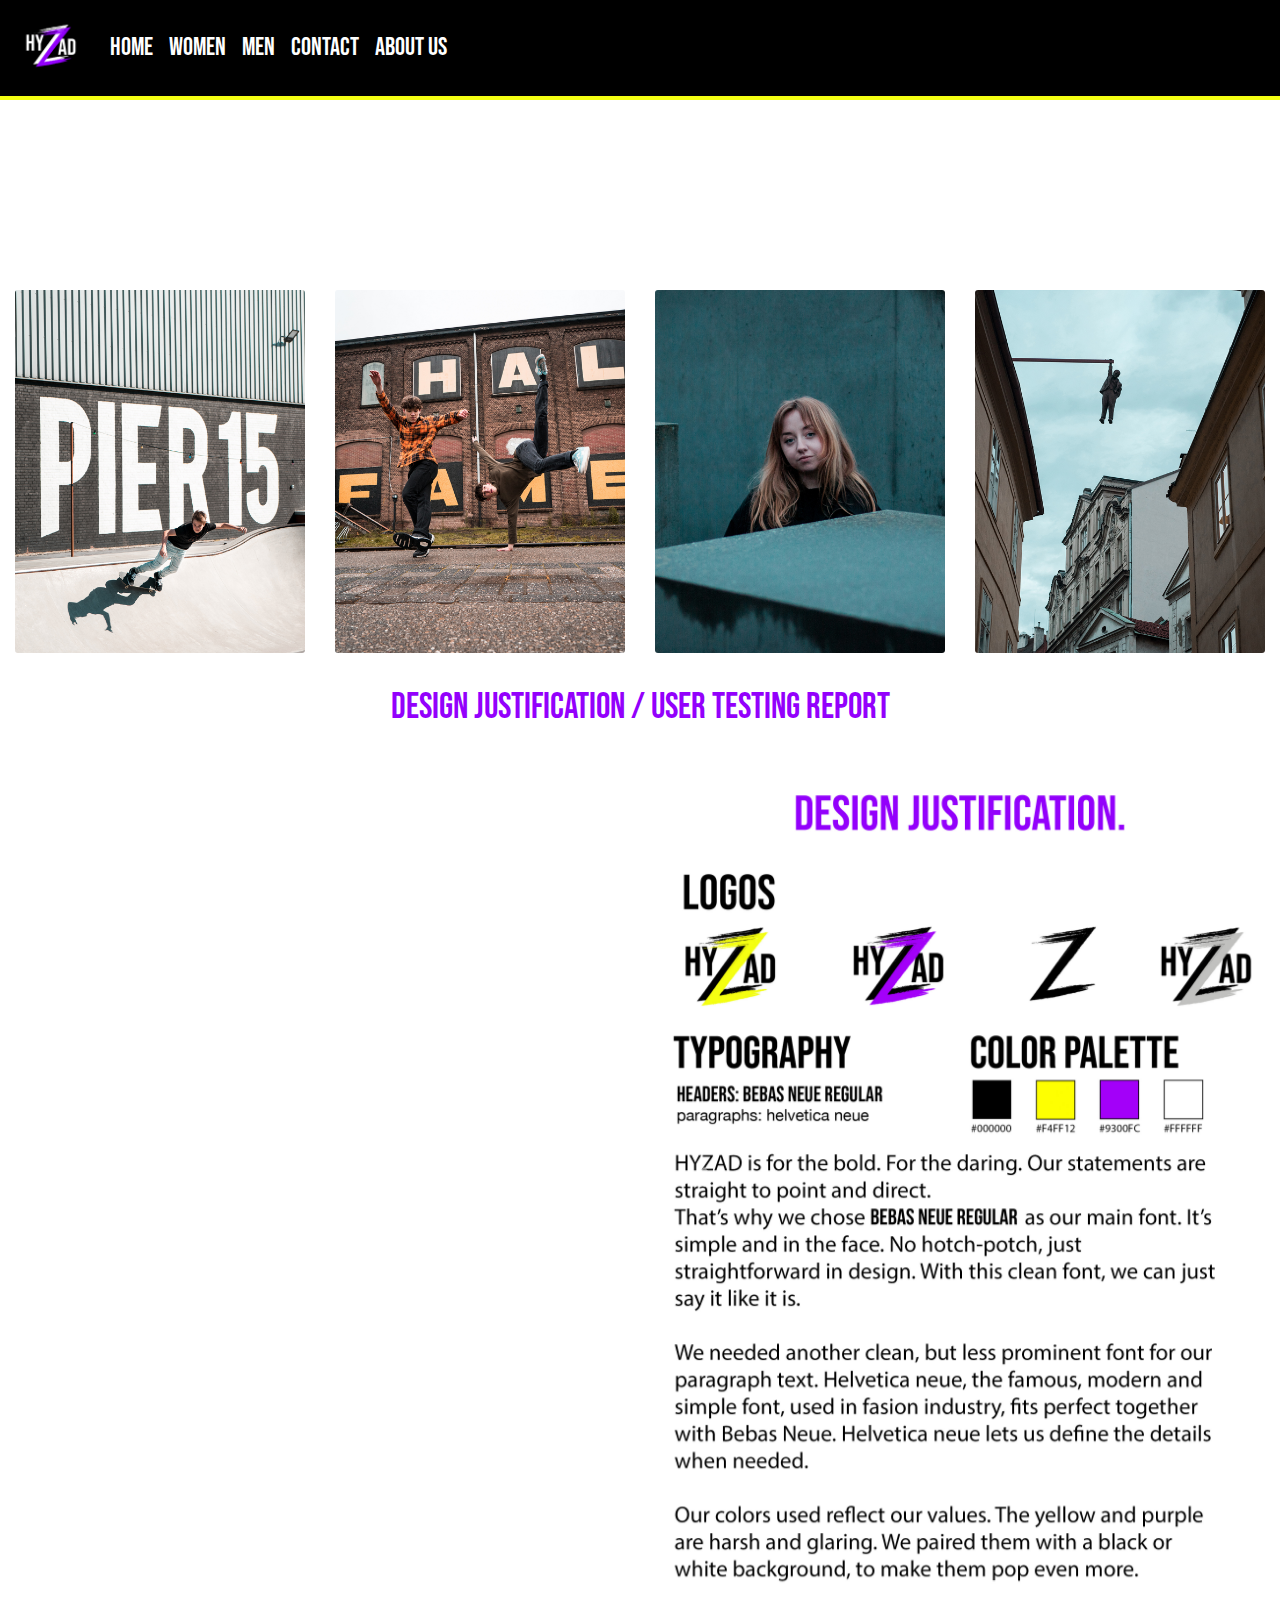
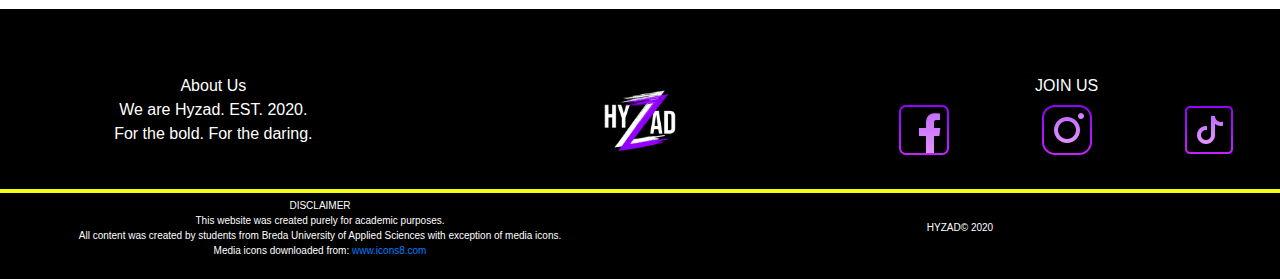
==== pages/aboutus.html @ adfcacbd "SERGTDF" ====
<!doctype html>
<html lang="en">

<head>
	    <!-- Required meta tags -->
    <meta charset="utf-8">
    <meta name="viewport" content="width=device-width, initial-scale=1, shrink-to-fit=no">

    <link rel="icon" type="image/png" href="../images/icon_nav_tab.png">

    <!-- Bootstrap CSS -->
    <link rel="stylesheet" href="../css/bootstrap.min.css">

	<!-- CSS Styles Link -->
    <link rel="stylesheet" type="text/css" href="../css/styles_placeholder.css"> <!-- underneath the bootstrap always!! -->

    <!-- Google fonts Link -->
	<link href="https://fonts.googleapis.com/css?family=Bebas+Neue|Sen&display=swap" rel="stylesheet">


    <title>About Us Hyzad</title>
</head>


<body>
<!--------------- NAVIGATIONAL BAR ------------------------>
<!--THIS IS THE ORIGINAL CODE FOR THE HEADER. WORK IN PROGRESS
<header>
	<nav class="navbar navbar-expand-lg navbar-light bg-light">
  <a class="navbar-brand" href="../index.html"><img src="../images/hyzad_logo_yellow.png" width="50" height="50" alt="logo"></a>
  <button class="navbar-toggler" type="button" data-toggle="collapse" data-target="#navbarNavDropdown" aria-controls="navbarNavDropdown" aria-expanded="false" aria-label="Toggle navigation">
    <span class="navbar-toggler-icon"></span>
  </button>
  <div class="collapse navbar-collapse" id="navbarNavDropdown">
    <ul class="navbar-nav"> 
      <li class="nav-item active">
        <a class="nav-link" href="../index.html">Home<span class="sr-only">(current)</span></a>
      </li>
		<li class="nav-item dropdown">
		        <a class="nav-link dropdown-toggle" href="#" id="navbarDropdownMenuLink" role="button" data-toggle="dropdown" aria-haspopup="true" aria-expanded="false">
		          Clothing
		        </a>
		        <div class="dropdown-menu" aria-labelledby="navbarDropdownMenuLink">
		          <a class="dropdown-item" href="../pages/women.html">Womenwear</a>
		          <a class="dropdown-item" href="../pages/men.html">Menwear</a> 
		        </div>
		</li>
      <li class="nav-item">
        <a class="nav-link" href="../pages/contact.html">Contact</a>
      </li>
      <li class="nav-item">
        <a class="nav-link" href="../pages/aboutus.html">About Us</a>
      </li>
    </ul>
  </div>
</nav>
</header>
-->
	
<!-- This is the code for the new header -->
	
<header>
	<nav class="navbar navbar-expand-lg" style="color:white">
		<a class="navbar-brand" href="../index.html"><img src="../images/logo.png" width="70" height="70" alt="logo"></a>

	<button class="navbar-toggler custom-toggler" type="button" data-toggle="collapse" data-target="#navbarNavDropdown" aria-controls="navbarNavDropdown" aria-expanded="false" aria-label="Toggle navigation">
	<span class="navbar-toggler-icon"></span>
	</button>

	<div class="collapse navbar-collapse" id="navbarNavDropdown">
		<ul class="navbar-nav">
		<li class="nav-item active">
			<a class="nav-link" href="../index.html">Home<span class="sr-only">(current)</span></a>
		</li>

	<li class="nav-item">
		<a class="nav-link" href="../pages/women.html">Women</a>
	</li>
			
	<li class="nav-item">
		<a class="nav-link" href="../pages/men.html">Men</a>
	</li>

	<li class="nav-item">
		<a class="nav-link" href="../pages/contact.html">Contact</a>
	</li>

	<li class="nav-item">
		<a class="nav-link" href="../pages/aboutus.html">About Us</a>
	</li>

		</ul>
		</div>
	</nav>
</header>


<body>
	
<main>

	<!--VISION-->
		<div class="container-fluid" id="ourvision">
			
			<div class="row">
				
				<div class="col-0 col-sm-1"></div>
				<div class="col-12 col-sm-5" id="ourvision_txt">
					<h1 style="color: white"> Our visioSDFVSVADSVS </h1>

					<p><h3>In a world ruled by safety & precautions,
						we believe in taking the risk to break the rules
						because it is not better to be safe than sorry.
					Only then we can truly enjoy life to its fullest.</h3></p>
				</div> 
				<div class="col-6"></div>
			</div>
		</div>

	<!--VALUES-->

		<div class="container-fluid" id="values-row">

			<div class="row values_row">

				<div class="col-12 col-md-3 v-box">
					<div class="value-card">
					 <img src="..//images/recklessness2.jpg" class="card-img img-fluid" alt="recklessness">
					  <div class="overlay">
					    <h5 class="card-title text-left align-bottom">RECKLESSNESS</h5>
					  </div>
					 </div> <!-- close tag of value-card class -->
				</div>

				<div class="col-12 col-md-3 v-box">
					<div class="value-card">
					 <img src="..//images/freedom.jpg" class="card-img img-fluid" alt="freedom">
					  <div class="overlay">
					    <h5 class="card-title text-left align-bottom">FREEDOM</h5>
					  </div>
					 </div> <!-- close tag of value-card class -->
				</div>

				<div class="col-12 col-md-3 v-box">
					<div class="value-card">
					 <img src="..//images/rebellion3.jpg" class="card-img img-fluid" alt="rebellion">
					  <div class="overlay">
					    <h5 class="card-title text-left align-bottom">REBELLION</h5>
					  </div>
					 </div> <!-- close tag of value-card class -->
				</div>

				<div class="col-12 col-md-3 v-box">
					<div class="value-card">
					 <img src="..//images/audacity2.jpg" class="card-img img-fluid" alt="audacity">
					  <div class="overlay">
					    <h5 class="card-title text-left align-bottom">AUDACITY</h5>
					  </div>
					 </div> <!-- close tag of value-card class -->
				</div>
			</div>
		</div> <!-- closing tag to our values section -->

		<!--JUSTIFICATION-->

		<div class="container-fluid" id="justification-section">
			
			<div class="row">
				
				<div class="col-12">
					<h1> DESIGN JUSTIFICATION / USER TESTING REPORT </h1>
				</div>

				<div class="col-12 col-md-6">

				<p> The 1st User Testing phase of the brand HYZAD was based on several test rounds, which resulted in feedback, tips and recommendations of our testers. 
	The Analytic team of the brand HYZAD started with sending out digital paper prototypes to possible customers of the HYZAD target audience. The outcome included some critics according to the structre on specific pages, but the overall feedback was positive. The testers enjoyed the current and possible content and idea of the HYZAD website as well as the purpose.
	The 2nd User Testing phase of the brand HYZAD was focused on the actual website. The Analytics team was working with a broad group of testers in order to achieve a highly professional working website, that would result in high excitement and enjoyment while using the HYZAD website. The test program was using different versions of the HYZAD website, which were achieved by the feedback we got from our testers.  
	The overall feedback started with many structure crtics, such as wrong positioned images and text paragraphs. There was no coherent structure of images and paragraphs on the women and men pages, which was not positive. Furthermore, the tester first did not understand that a user is not able to buy the fashion products on the HYZAD webiste; HYZAD is just providing inspiration and is the link to the actual brand website for a final purchase. Fortunately, the testers always enjoyed the content and visual layout they were exposed to. Additionally, at the beginning HYZAD was struggling with usability issues, but these were fixed immediately. After several tests, the structure errors were completely fixed and the testers were all satisfied. As soon as the final visual image and video footage was included in the page, every tester was understanding, accepting and enjoying the purpose and the style of the HYZAD website. By gaining important and useful feedback, HYZAD was able to adapt and therefore achieve satisfied testers at the end. However, after showing the final end result to our testers, they gave us the valuable feedback that the engagement and interaction of the website with its users, could be further improved. </p>
					
				</div>

				<div class="col-12 col-md-6">

					<div id="carouselExampleIndicators" class="carousel slide" data-ride="carousel">
						  <ol class="carousel-indicators">
						    <li data-target="#carouselExampleIndicators" data-slide-to="0" class="active"></li>
						    <li data-target="#carouselExampleIndicators" data-slide-to="1"></li>
						    <li data-target="#carouselExampleIndicators" data-slide-to="2"></li>
						  </ol>
						  <div class="carousel-inner">
						    <div class="carousel-item active">
						      <img src="../images/design justification.jpg" class="d-block w-100" alt="designjustification">
						      <div class="carousel-caption d-none d-md-block">
						      
						      </div>
						    </div>
						    <div class="carousel-item">
						      <img src="../images/flowchart.jpg" class="d-block w-100" alt="flowchart">
						      <div class="carousel-caption d-none d-md-block">
						      </div>
						    </div>
						    <div class="carousel-item">
						      	<img src="../images/wireframe_landingpage.jpg" class="d-block w-100" alt="landingpage">
						      	<div class="carousel-caption d-none d-md-block">
						      </div>
						    </div>
							  <div class="carousel-item">
						      	<img src="../images/wireframe_men_women.jpg" class="d-block w-100" alt="wireframe">
						      	<div class="carousel-caption d-none d-md-block">
						      </div>
						    </div>
						  </div>
						  <a class="carousel-control-prev" href="#carouselExampleIndicators" role="button" data-slide="prev">
						    <span class="carousel-control-prev-icon" aria-hidden="true"></span>
						    <span class="sr-only">Previous</span>
						  </a>
						  <a class="carousel-control-next" href="#carouselExampleIndicators" role="button" data-slide="next">
						    <span class="carousel-control-next-icon" aria-hidden="true"></span>
						    <span class="sr-only">Next</span>
						  </a>
					</div>
				</div> <!-- Carousel division/box closing tag -->
			</div> <!-- Design Justification row closing tag -->
		</div> <!-- entire justification section closing tag -->



</main>

<!--FOOTER-->

<footer>
	<section class="container-fluid main-footer">
		<div class="row upper-footer">
			<div class="col-6 col-md-4">About Us
				<p>We are Hyzad. EST. 2020.<br>For the bold. For the daring.</p>
			</div>
			<div class="col-6 col-md-4" id="logo-footer">
				<img src="../images/logo.png" alt="Hyzad Logo" class="footer-logo-img">
			</div>
			<div class="col-12 col-md-4">JOIN US
				<div class="row icon-area">
					<div class="col-4 icon-boxes">
						<a href="https://www.facebook.com/Hyzad-104455661183521/"><img src="../images/icon_facebook.png" alt="facebook"></a>
					</div>
					<div class="col-4 icon-boxes">
						<a href="https://www.instagram.com/hyzad_official/"><img src="../images/icon_instagram.png" alt="instagram"></a>
					</div>
					<div class="col-4 icon-boxes">
						<img src="../images/icon_tick_tock.png" alt="tiktok">
					</div>
				</div>
			</div>
		</div>
		<div class="row lower-footer">
			<div class="col-12 col-md-6"> DISCLAIMER 
				<p>This website was created purely for academic purposes.<br>All content was created by students from Breda University of Applied Sciences with exception of media icons.<br>Media icons downloaded from: <a href="https://icons8.com/">www.icons8.com</a>
			</div>
			<div class="col-12 col-md-6 copyright-box">
				<p>HYZAD&copy 2020</p>
			</div>
		</div>
		</div>
	</section>


</footer>

<!------------------------- CONTENT ENDS HERE ----------------------->
	
	<!-- Optional JavaScript -->
    <!-- jQuery first, (Popper.js is included in the Bootstrap js), then Bootstrap JS -->
    <script src="../js/jquery-3.4.1.slim.min.js"></script>
    
    <script src="../js/bootstrap.bundle.min.js"></script>
	</body>
	</html>
---- css/styles_placeholder.css ----
/*headers by Daria*/
h1,
h2,
h3,
h4,
h5,
h6 {
	font-family: 'Bebas Neue', cursive;
	font-weight: 500;
	line-height: 1.2;
	margin: 0 0 16px;
}

h1 {
	font-size: 36px;
	color:#9300FC;
	text-align: center;
}

h2 {
	font-size: 30px;
}

h3 {
	font-size: 24px;
}

h4 {
	font-size: 20px;
}

h5 {
	font-size: 18px;
}

h6 {
	font-size: 16px;
}
* {
	margin: 0;
	padding: 0;
}

header {
	padding: 0 0;
	border-bottom: solid 4px #F4FF12;
}
/*HEADER*/
.navbar {
background-color: black;
font-family: 'Bebas Neue', cursive;
font-size:25px;

}
/* list items in navbar need to have li a properties to change color, dont delete!*/
.navbar li a{
	color:white;}
.navbar li a:hover {
	color:#F4FF12;}


/*custom toggler*/
 
.custom-toggler.navbar-toggler { 
            border-color: rgb(147, 0, 252); 
            border-width: 2px;
        } 

        /* Setting the stroke to yellow using rgb values (244, 255, 18) */ 
          
.custom-toggler .navbar-toggler-icon { 
            background-image: url( 
"data:image/svg+xml;charset=utf8,%3Csvg viewBox='0 0 32 32' xmlns='http://www.w3.org/2000/svg'%3E%3Cpath stroke='rgba(244, 255, 18, 0.8)' stroke-width='3' stroke-linecap='round' stroke-miterlimit='10' d='M4 8h24M4 16h24M4 24h24'/%3E%3C/svg%3E"); 
        } 



/* HOMEPAGE */

main { /* USED FOR ALL MAIN SECTIONS */
	max-height: auto;
	color: white;
	border-bottom: solid 50px #000000;
	padding-bottom: 0px;

}

/*margins are set separetely for each id*/
#main-top {
margin-top:0px;
padding-top: 0px;
margin-bottom: 50px;

}

#main-middle{

margin-top:50px;
padding-bottom: 50px;
border-bottom: solid 4px #F4FF12;
align-content:center;
align-self: center;


}

#main-bottom{


}
video {border-bottom: solid 4px #F4FF12;
margin-bottom:0px;
margin-top:0px;}
/* LOOK OF THE DAY SECTION. Look of the day picture is set in css*/


/*
#look-of-day .row {
	
	padding-bottom: 50px;
	border-bottom: solid 4px #F22222;
}


*/

#lookofday-txt {
	text-align: center;
	align-self: center;
	padding-right: 50px;
	
}
#main-middle .img-fluid{
overflow:hidden;
}
/* TESTIMONIAL SECTION NOW CALLED CONTACT SECTION in homepage*/

/* What is this???
#contact-hm figure { /* text of contact section section /
	
	max-width: 50%;
	text-align: center;
	align-content: center;
	border: solid 3px;
	font-style: italic;
}
*/

#contact-hm .row { /* background of the contact section. INSERT BUILDING IMAGE HERE */
	
	/*background-image: url(../images/rooftop.jpg);
	background-size: cover;
	background-position: center;*/
	height: auto;
	color: white;
	background-color: black;
	border-top: solid 50px #000000;

}
/*button*/
.btn-contact{text-align:center;}
.btn{
	background-color: #F4FF12;
	border:none;
	color:black;
	font-family: 'Bebas Neue', cursive;
	font-weight: 500;
	line-height: 1.2;
	margin: 0 0 16px;
	font-size:25px;
}
.btn:active{
	background-color: #F4FF12;
	border:none;
	color:black;
}
.btn:hover{
	color:white;
	background-color:#9300FC;
	border:none;
}
.btn:focus{
	background-color:#F4FF12;
	color:black;
	border:none;
}

/* MAIN FOOTER */
footer{
	background-color: black;
}
.main-footer {
	text-align: center;
	color: white;
}

#logo-footer .footer-logo-img {
	height: 100px;
	width: 100px;
}

/* this row contains about info, logo and contact icons */

footer .upper-footer {
	border-top: solid 4px #F4FF12
	font-size: 15px;
	border-top: solid px #000000;
	padding-bottom: 15px;
	padding-top:15px;
}

/*this row contains disclaimer and copyright items */

footer .lower-footer {
	
	text-align: justify-center;
	font-size: 10px;
	padding-bottom: 5px;
	padding-top: 5px;
	border-top: solid 4px #F4FF12;
	
}

.lower-footer .copyright-box {
	align-self: center;	
}


/* WOMANWEAR BACKGROUND */

#gallery-women {
	background-image: 
	background-size: contain;
	background-repeat: no-repeat;
	background-position: right;
	background-attachment: fixed;
	background-color: #0E0116;
	padding-bottom: 50px;
	padding-top:50px;
}
/* MEANWEAR BACKGROUND */

#gallery-men {
	background-image: 
	background-size: contain;
	background-repeat: no-repeat;
	background-position: left;
	background-attachment: fixed;
	background-color: #0E0116;
	padding-bottom: 50px;
	padding-top:50px;

}

/* ROW CONTAINING THE GALLERY PICTURES IN WOMEN AND MENWEAR - USED NOW FOR TEXT COLOR AND ALIGN */

.gallery-row {
	color: black;
	text-align: center;
	margin-left: 150px;
	margin-right: 150px;
	
	
}

/*THE GALLERY PICTURES THEMSELVES AT WOMEN AND MENWEAR. Valentijn added .img fluid selector*/

.gallery-items {
	padding: 15px;
	display: flex;
	flex-wrap: wrap;
	justify-content: center;


}

.general-content {
	color: black;
	text-align: center;
	align-content: center;
	
}
.general-content img {
}

.img-fluid {
max-width: 100%; 
height: auto; 
} 

/* GOOGLE MAPS EMBED */

.map-responsive{
    overflow:hidden;
    padding-bottom:56.25%;
    position:relative;
    height: 0;
}
.map-responsive iframe{
    left:0;
    top:0;
    height:100%;
    width:100%;
    position: absolute;
}

/*CONTACT PAGE SECTION*/

#contact-top {
	background-color: black;
	border-bottom: solid 50px #000000;
	border-top: solid 50px #000000;
}
#contact-bottom{
	margin-bottom:50px;
	margin-top:50px;
	align-items: center;
	padding-bottom: 30px;
}

#contact-bottom {
	padding-top: 20px;
	align-items: center;
	padding-bottom: 20px;


.contact-titles {
	background-color: black;
	color: white;
}

#icons-big-box {
	align-content: left;
}

#icons-big-box h1 {
	text-align: center;
	align-items: center;
	align-self: center;
	align-content: center;
}


/*ABOUT US PAGE SECTION*/


#ourvision .row {
	background-image: url(../images/david_blackwall.jpg);
	background-size: cover;
	background-position: center;
	background-attachment: fixed;
	height: 800px;
	padding-top: 80px;
}

#ourvision_txt p {

	text-align: center;
}

#values-row{
	margin-bottom:50px;
	margin-top:50px;
}

#justification-section{
	
	border-top: solid 50px #000000;
}

.values_row .v-box {
	text-align: center;
}

.card-img {
	max-height: 500px;
	width: auto;

}

#justification-section .row {
 /* changed height to auto otherwise carousel has fitting issues */
	background-color: black;
	height: auto;
	align-content: center;
	text-align: center;
	justify-content: center;

}

/* THIS SECTION IS our values text overflow*/

.value-card {
  position: relative;
  align-content: center;
  width: 100%;
}

.overlay {
  position: absolute;
  bottom: 100%;
  left: 0;
  right: 0;
  background-color: #F4FF12;
  overflow: hidden;
  width: 100%;
  height:0;
  transition: .5s ease;
}

.value-card:hover .overlay {
  bottom: 0;
  height: 100%;
}

.card-title {
  color: #9300FC;
  font-size: 20px;
  position: absolute;
  top: 50%;
  left: 50%;
  -webkit-transform: translate(-50%, -50%);
  -ms-transform: translate(-50%, -50%);
  transform: translate(-50%, -50%);
  text-align: center;
}

/*THE CODE ABOVE IS the text overlay*/
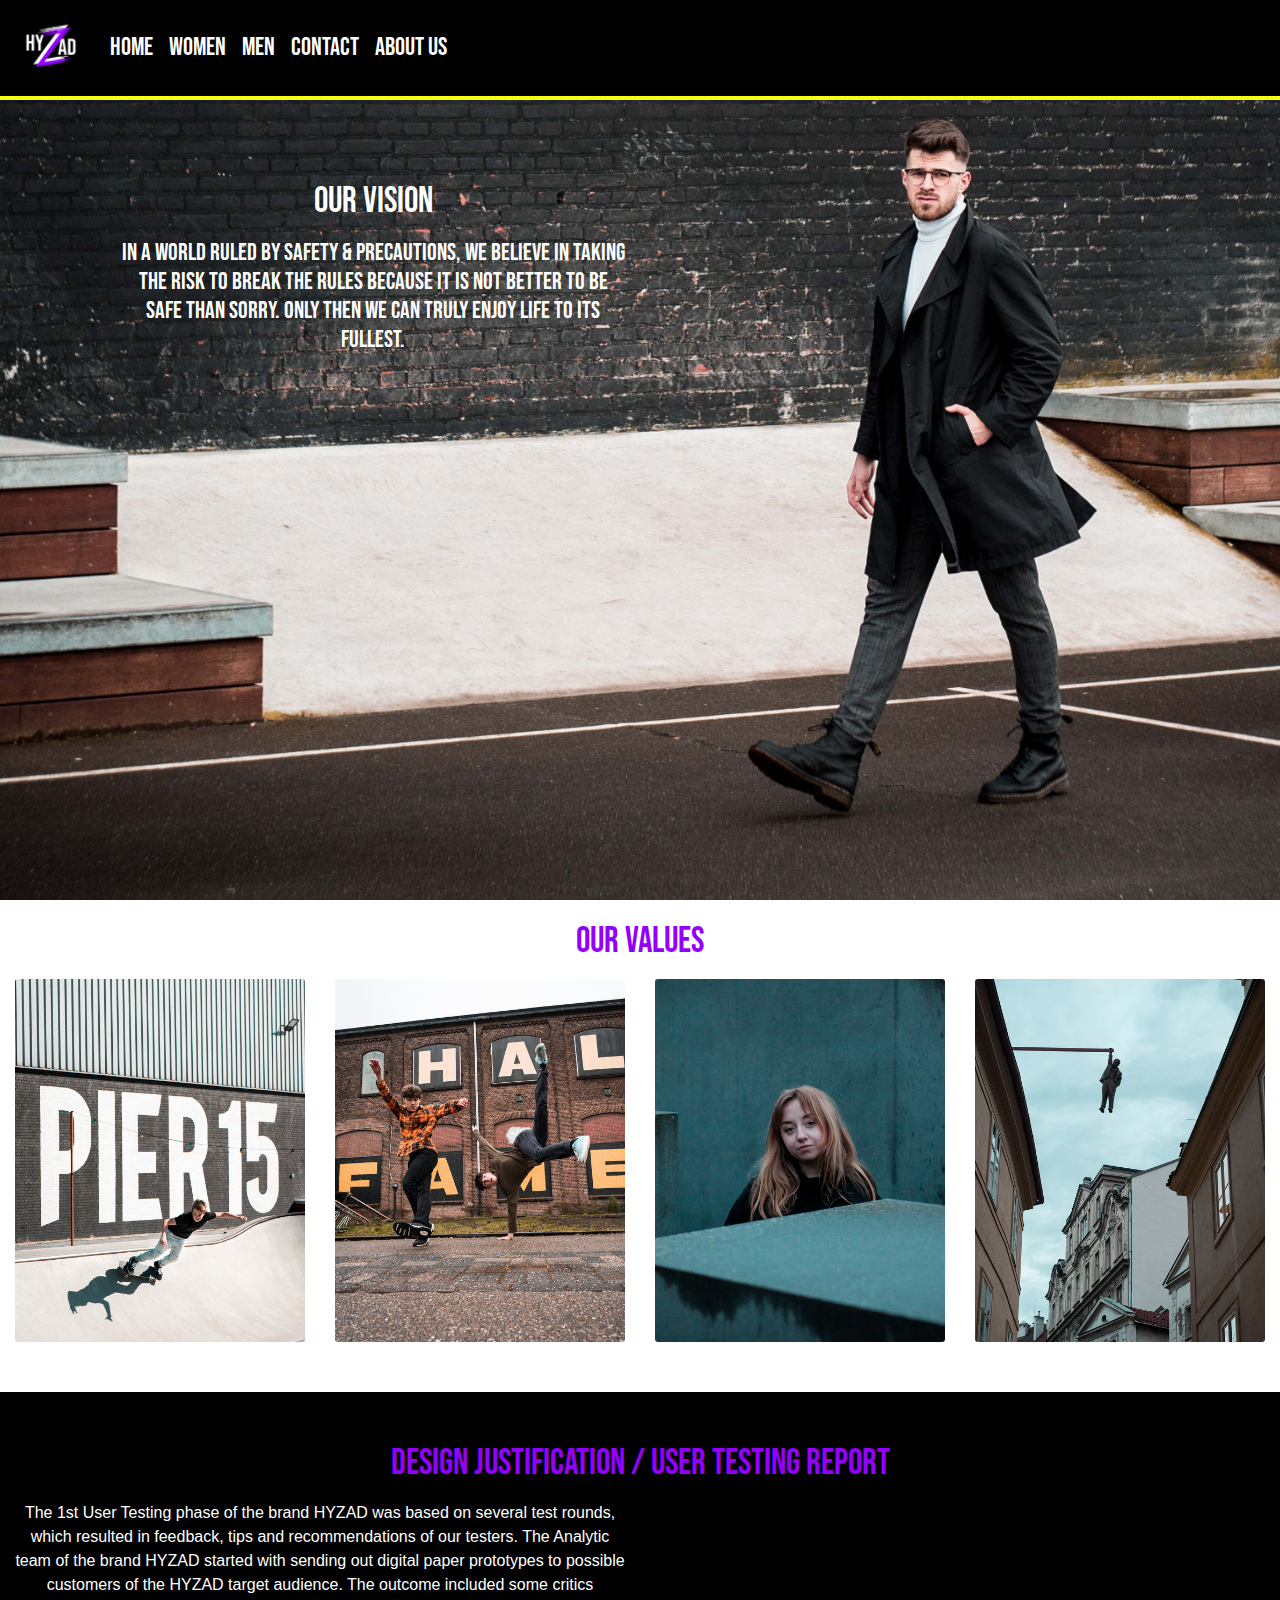
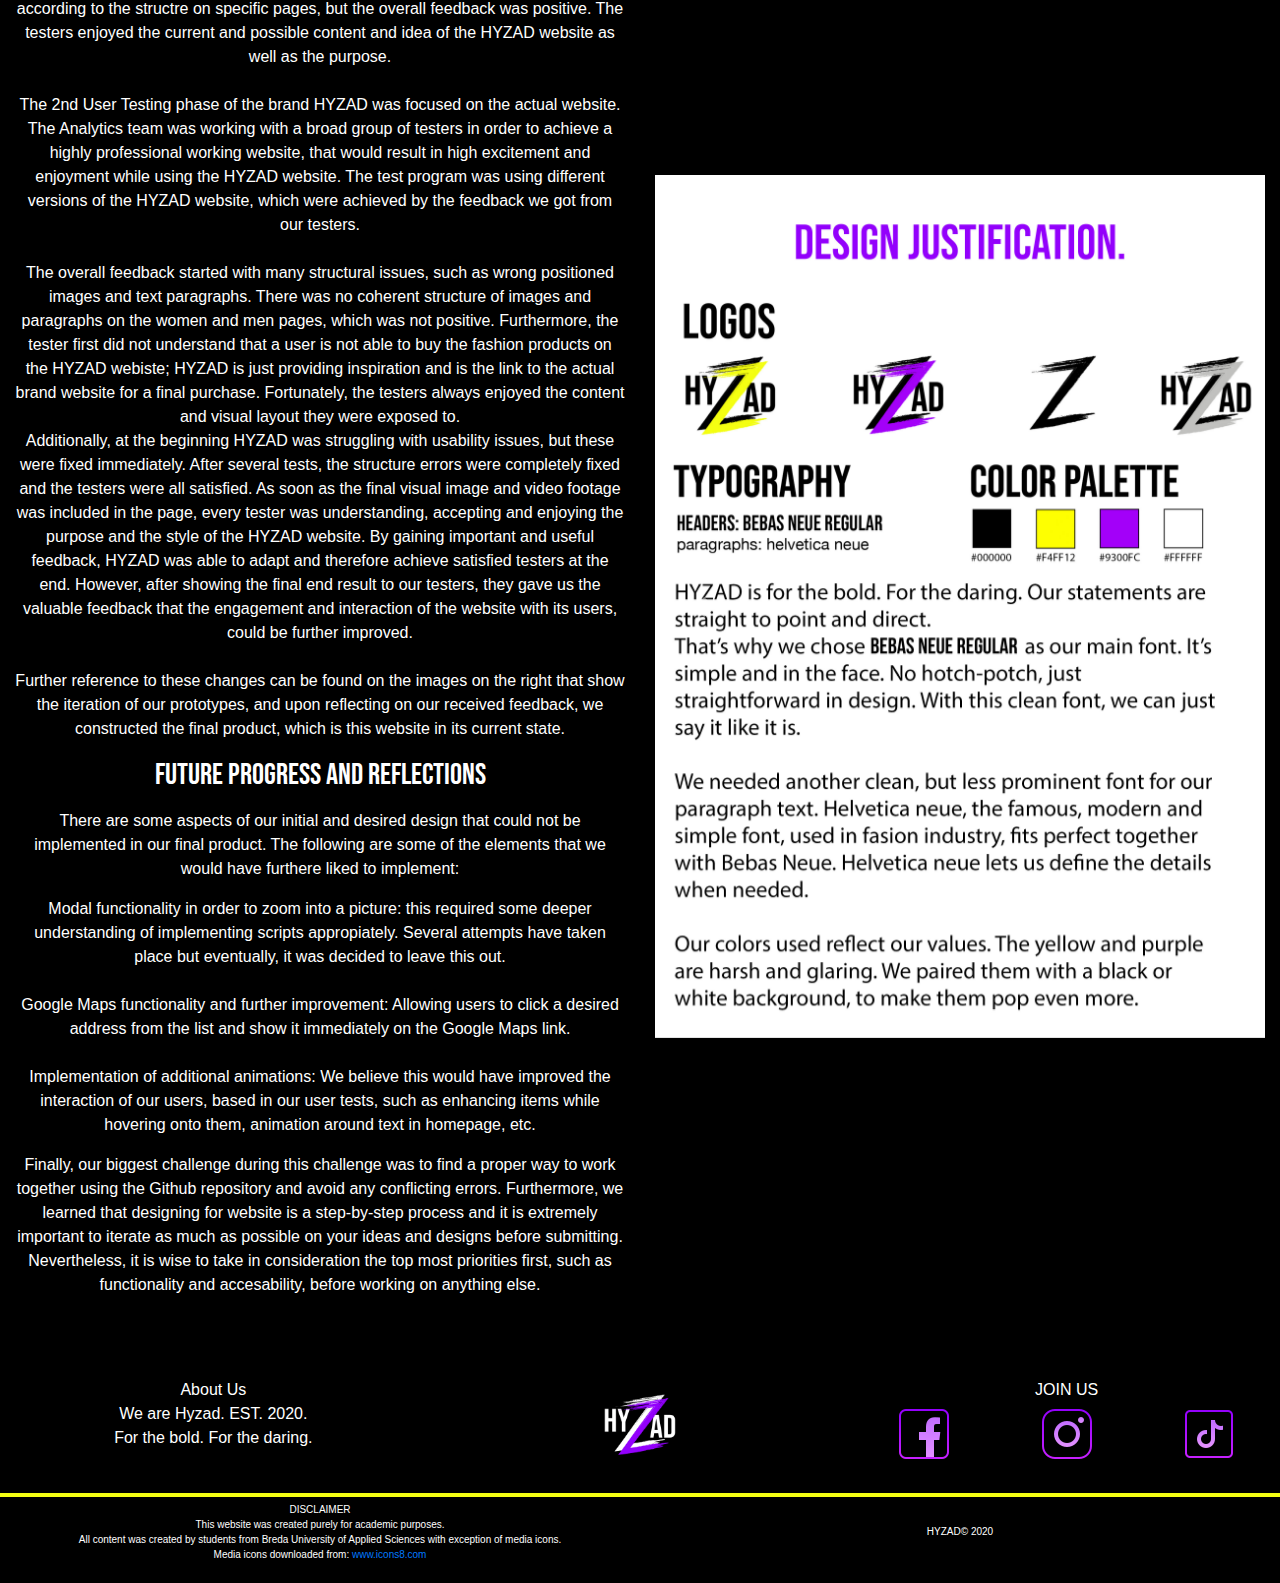
==== commit 834cabf4: "[EDIT] Small changes to code" ====
--- a/pages/aboutus.html
+++ b/pages/aboutus.html
@@ -24,40 +24,6 @@
 
 <body>
 <!--------------- NAVIGATIONAL BAR ------------------------>
-<!--THIS IS THE ORIGINAL CODE FOR THE HEADER. WORK IN PROGRESS
-<header>
-	<nav class="navbar navbar-expand-lg navbar-light bg-light">
-  <a class="navbar-brand" href="../index.html"><img src="../images/hyzad_logo_yellow.png" width="50" height="50" alt="logo"></a>
-  <button class="navbar-toggler" type="button" data-toggle="collapse" data-target="#navbarNavDropdown" aria-controls="navbarNavDropdown" aria-expanded="false" aria-label="Toggle navigation">
-    <span class="navbar-toggler-icon"></span>
-  </button>
-  <div class="collapse navbar-collapse" id="navbarNavDropdown">
-    <ul class="navbar-nav"> 
-      <li class="nav-item active">
-        <a class="nav-link" href="../index.html">Home<span class="sr-only">(current)</span></a>
-      </li>
-		<li class="nav-item dropdown">
-		        <a class="nav-link dropdown-toggle" href="#" id="navbarDropdownMenuLink" role="button" data-toggle="dropdown" aria-haspopup="true" aria-expanded="false">
-		          Clothing
-		        </a>
-		        <div class="dropdown-menu" aria-labelledby="navbarDropdownMenuLink">
-		          <a class="dropdown-item" href="../pages/women.html">Womenwear</a>
-		          <a class="dropdown-item" href="../pages/men.html">Menwear</a> 
-		        </div>
-		</li>
-      <li class="nav-item">
-        <a class="nav-link" href="../pages/contact.html">Contact</a>
-      </li>
-      <li class="nav-item">
-        <a class="nav-link" href="../pages/aboutus.html">About Us</a>
-      </li>
-    </ul>
-  </div>
-</nav>
-</header>
--->
-	
-<!-- This is the code for the new header -->
 	
 <header>
 	<nav class="navbar navbar-expand-lg" style="color:white">
@@ -106,12 +72,12 @@
 				
 				<div class="col-0 col-sm-1"></div>
 				<div class="col-12 col-sm-5" id="ourvision_txt">
-					<h1 style="color: white"> Our visioSDFVSVADSVS </h1>
-
-					<p><h3>In a world ruled by safety & precautions,
+					<h1 style="color: white"> Our vision</h1>
+
+					<h3>In a world ruled by safety & precautions,
 						we believe in taking the risk to break the rules
 						because it is not better to be safe than sorry.
-					Only then we can truly enjoy life to its fullest.</h3></p>
+					Only then we can truly enjoy life to its fullest.</h3>
 				</div> 
 				<div class="col-6"></div>
 			</div>
@@ -122,6 +88,10 @@
 		<div class="container-fluid" id="values-row">
 
 			<div class="row values_row">
+
+				<div class="col-12">
+					<h1>OUR VALUES</h1>
+				</div>
 
 				<div class="col-12 col-md-3 v-box">
 					<div class="value-card">
@@ -171,16 +141,26 @@
 					<h1> DESIGN JUSTIFICATION / USER TESTING REPORT </h1>
 				</div>
 
-				<div class="col-12 col-md-6">
+				<div class="col-12 col-md-6" id="justification-box">
 
 				<p> The 1st User Testing phase of the brand HYZAD was based on several test rounds, which resulted in feedback, tips and recommendations of our testers. 
-	The Analytic team of the brand HYZAD started with sending out digital paper prototypes to possible customers of the HYZAD target audience. The outcome included some critics according to the structre on specific pages, but the overall feedback was positive. The testers enjoyed the current and possible content and idea of the HYZAD website as well as the purpose.
-	The 2nd User Testing phase of the brand HYZAD was focused on the actual website. The Analytics team was working with a broad group of testers in order to achieve a highly professional working website, that would result in high excitement and enjoyment while using the HYZAD website. The test program was using different versions of the HYZAD website, which were achieved by the feedback we got from our testers.  
-	The overall feedback started with many structure crtics, such as wrong positioned images and text paragraphs. There was no coherent structure of images and paragraphs on the women and men pages, which was not positive. Furthermore, the tester first did not understand that a user is not able to buy the fashion products on the HYZAD webiste; HYZAD is just providing inspiration and is the link to the actual brand website for a final purchase. Fortunately, the testers always enjoyed the content and visual layout they were exposed to. Additionally, at the beginning HYZAD was struggling with usability issues, but these were fixed immediately. After several tests, the structure errors were completely fixed and the testers were all satisfied. As soon as the final visual image and video footage was included in the page, every tester was understanding, accepting and enjoying the purpose and the style of the HYZAD website. By gaining important and useful feedback, HYZAD was able to adapt and therefore achieve satisfied testers at the end. However, after showing the final end result to our testers, they gave us the valuable feedback that the engagement and interaction of the website with its users, could be further improved. </p>
+	The Analytic team of the brand HYZAD started with sending out digital paper prototypes to possible customers of the HYZAD target audience. The outcome included some critics according to the structre on specific pages, but the overall feedback was positive. The testers enjoyed the current and possible content and idea of the HYZAD website as well as the purpose.<br><br>
+	The 2nd User Testing phase of the brand HYZAD was focused on the actual website. The Analytics team was working with a broad group of testers in order to achieve a highly professional working website, that would result in high excitement and enjoyment while using the HYZAD website. The test program was using different versions of the HYZAD website, which were achieved by the feedback we got from our testers. <br><br>  
+	The overall feedback started with many structural issues, such as wrong positioned images and text paragraphs. There was no coherent structure of images and paragraphs on the women and men pages, which was not positive. Furthermore, the tester first did not understand that a user is not able to buy the fashion products on the HYZAD webiste; HYZAD is just providing inspiration and is the link to the actual brand website for a final purchase. Fortunately, the testers always enjoyed the content and visual layout they were exposed to.<br>Additionally, at the beginning HYZAD was struggling with usability issues, but these were fixed immediately. After several tests, the structure errors were completely fixed and the testers were all satisfied. As soon as the final visual image and video footage was included in the page, every tester was understanding, accepting and enjoying the purpose and the style of the HYZAD website. By gaining important and useful feedback, HYZAD was able to adapt and therefore achieve satisfied testers at the end. However, after showing the final end result to our testers, they gave us the valuable feedback that the engagement and interaction of the website with its users, could be further improved.<br><br>Further reference to these changes can be found on the images on the right that show the iteration of our prototypes, and upon reflecting on our received feedback, we constructed the final product, which is this website in its current state. </p>
+
+	<h2>Future Progress and Reflections</h2>
+
+	<p>There are some aspects of our initial and desired design that could not be implemented in our final product. The following are some of the elements that we would have furthere liked to implement:</p>
+	
+		<p>Modal functionality in order to zoom into a picture: this required some deeper understanding of implementing scripts appropiately. Several attempts have taken place but eventually, it was decided to leave this out.<br><br>Google Maps functionality and further improvement: Allowing users to click a desired address from the list and show it immediately on the Google Maps link.<br><br>Implementation of additional animations: We believe this would have improved the interaction of our users, based in our user tests, such as enhancing items while hovering onto them, animation around text in homepage, etc.<p>
+
+	<p> Finally, our biggest challenge during this challenge was to find a proper way to work together using the Github repository and avoid any conflicting errors. Furthermore, we learned that designing for website is a step-by-step process and it is extremely important to iterate as much as possible on your ideas and designs before submitting. Nevertheless, it is wise to take in consideration the top most priorities first, such as functionality and accesability, before working on anything else.
+
+	
 					
 				</div>
 
-				<div class="col-12 col-md-6">
+				<div class="col-12 col-md-6" id="justification-carousel">
 
 					<div id="carouselExampleIndicators" class="carousel slide" data-ride="carousel">
 						  <ol class="carousel-indicators">
--- a/css/styles_placeholder.css
+++ b/css/styles_placeholder.css
@@ -95,34 +95,21 @@
 
 #main-middle{
 
-margin-top:50px;
-padding-bottom: 50px;
-border-bottom: solid 4px #F4FF12;
-align-content:center;
-align-self: center;
-
-
-}
-
-#main-bottom{
-
-
-}
+	margin-top:50px;
+	padding-bottom: 50px;
+	border-bottom: solid 4px #F4FF12;
+	align-content:center;
+	align-self: center;
+
+}
+
+
 video {border-bottom: solid 4px #F4FF12;
 margin-bottom:0px;
 margin-top:0px;}
-/* LOOK OF THE DAY SECTION. Look of the day picture is set in css*/
-
-
-/*
-#look-of-day .row {
-	
-	padding-bottom: 50px;
-	border-bottom: solid 4px #F22222;
-}
-
-
-*/
+
+/* LOOK OF THE DAY SECTION.*/
+
 
 #lookofday-txt {
 	text-align: center;
@@ -133,24 +120,9 @@
 #main-middle .img-fluid{
 overflow:hidden;
 }
-/* TESTIMONIAL SECTION NOW CALLED CONTACT SECTION in homepage*/
-
-/* What is this???
-#contact-hm figure { /* text of contact section section /
-	
-	max-width: 50%;
-	text-align: center;
-	align-content: center;
-	border: solid 3px;
-	font-style: italic;
-}
-*/
-
-#contact-hm .row { /* background of the contact section. INSERT BUILDING IMAGE HERE */
-	
-	/*background-image: url(../images/rooftop.jpg);
-	background-size: cover;
-	background-position: center;*/
+
+
+#contact-hm .row { /* background of the contact section. */
 	height: auto;
 	color: white;
 	background-color: black;
@@ -225,7 +197,6 @@
 	align-self: center;	
 }
 
-
 /* WOMANWEAR BACKGROUND */
 
 #gallery-women {
@@ -260,7 +231,6 @@
 	margin-left: 150px;
 	margin-right: 150px;
 	
-	
 }
 
 /*THE GALLERY PICTURES THEMSELVES AT WOMEN AND MENWEAR. Valentijn added .img fluid selector*/
@@ -271,7 +241,6 @@
 	flex-wrap: wrap;
 	justify-content: center;
 
-
 }
 
 .general-content {
@@ -279,8 +248,6 @@
 	text-align: center;
 	align-content: center;
 	
-}
-.general-content img {
 }
 
 .img-fluid {
@@ -322,7 +289,7 @@
 	padding-top: 20px;
 	align-items: center;
 	padding-bottom: 20px;
-
+}
 
 .contact-titles {
 	background-color: black;
@@ -353,14 +320,14 @@
 	padding-top: 80px;
 }
 
-#ourvision_txt p {
+#ourvision_txt h3 {
 
 	text-align: center;
 }
 
 #values-row{
 	margin-bottom:50px;
-	margin-top:50px;
+	margin-top:20px;
 }
 
 #justification-section{
@@ -386,6 +353,10 @@
 	text-align: center;
 	justify-content: center;
 
+}
+
+#justification-carousel {
+	align-self: center;
 }
 
 /* THIS SECTION IS our values text overflow*/
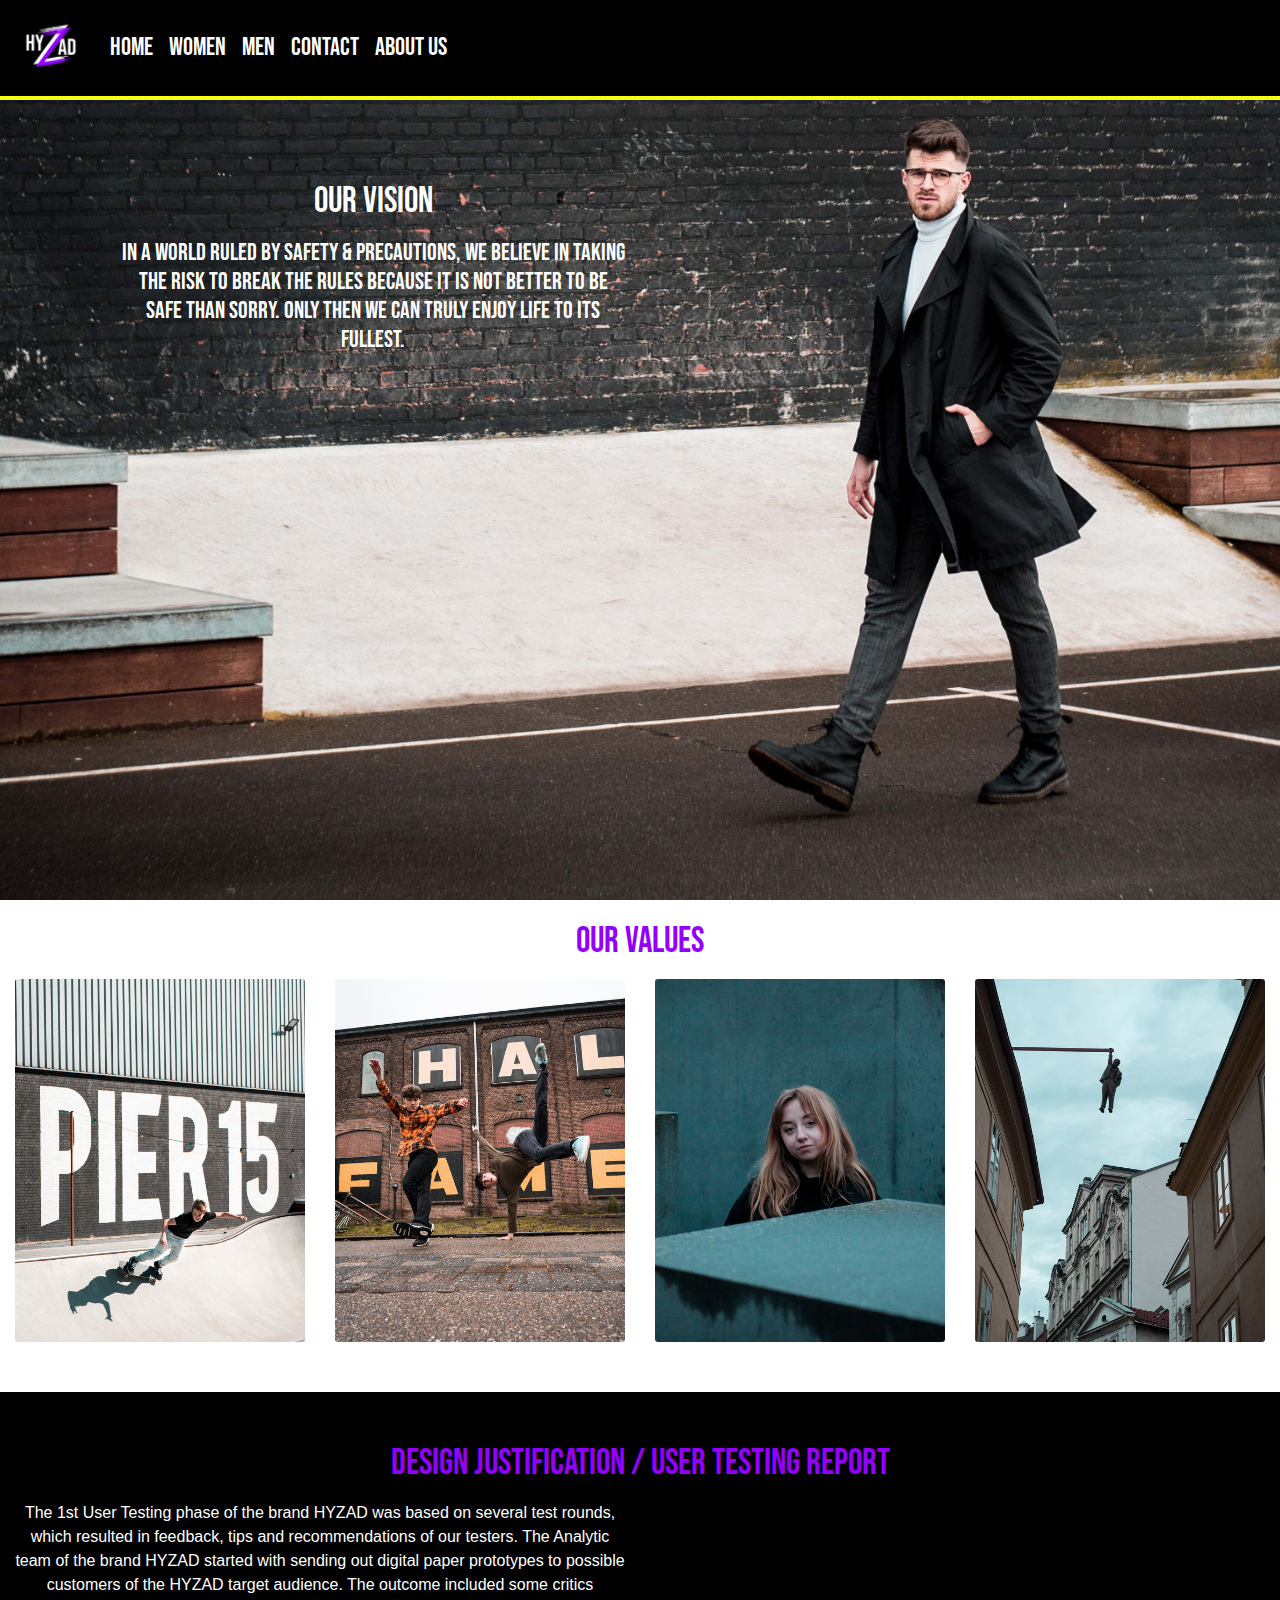
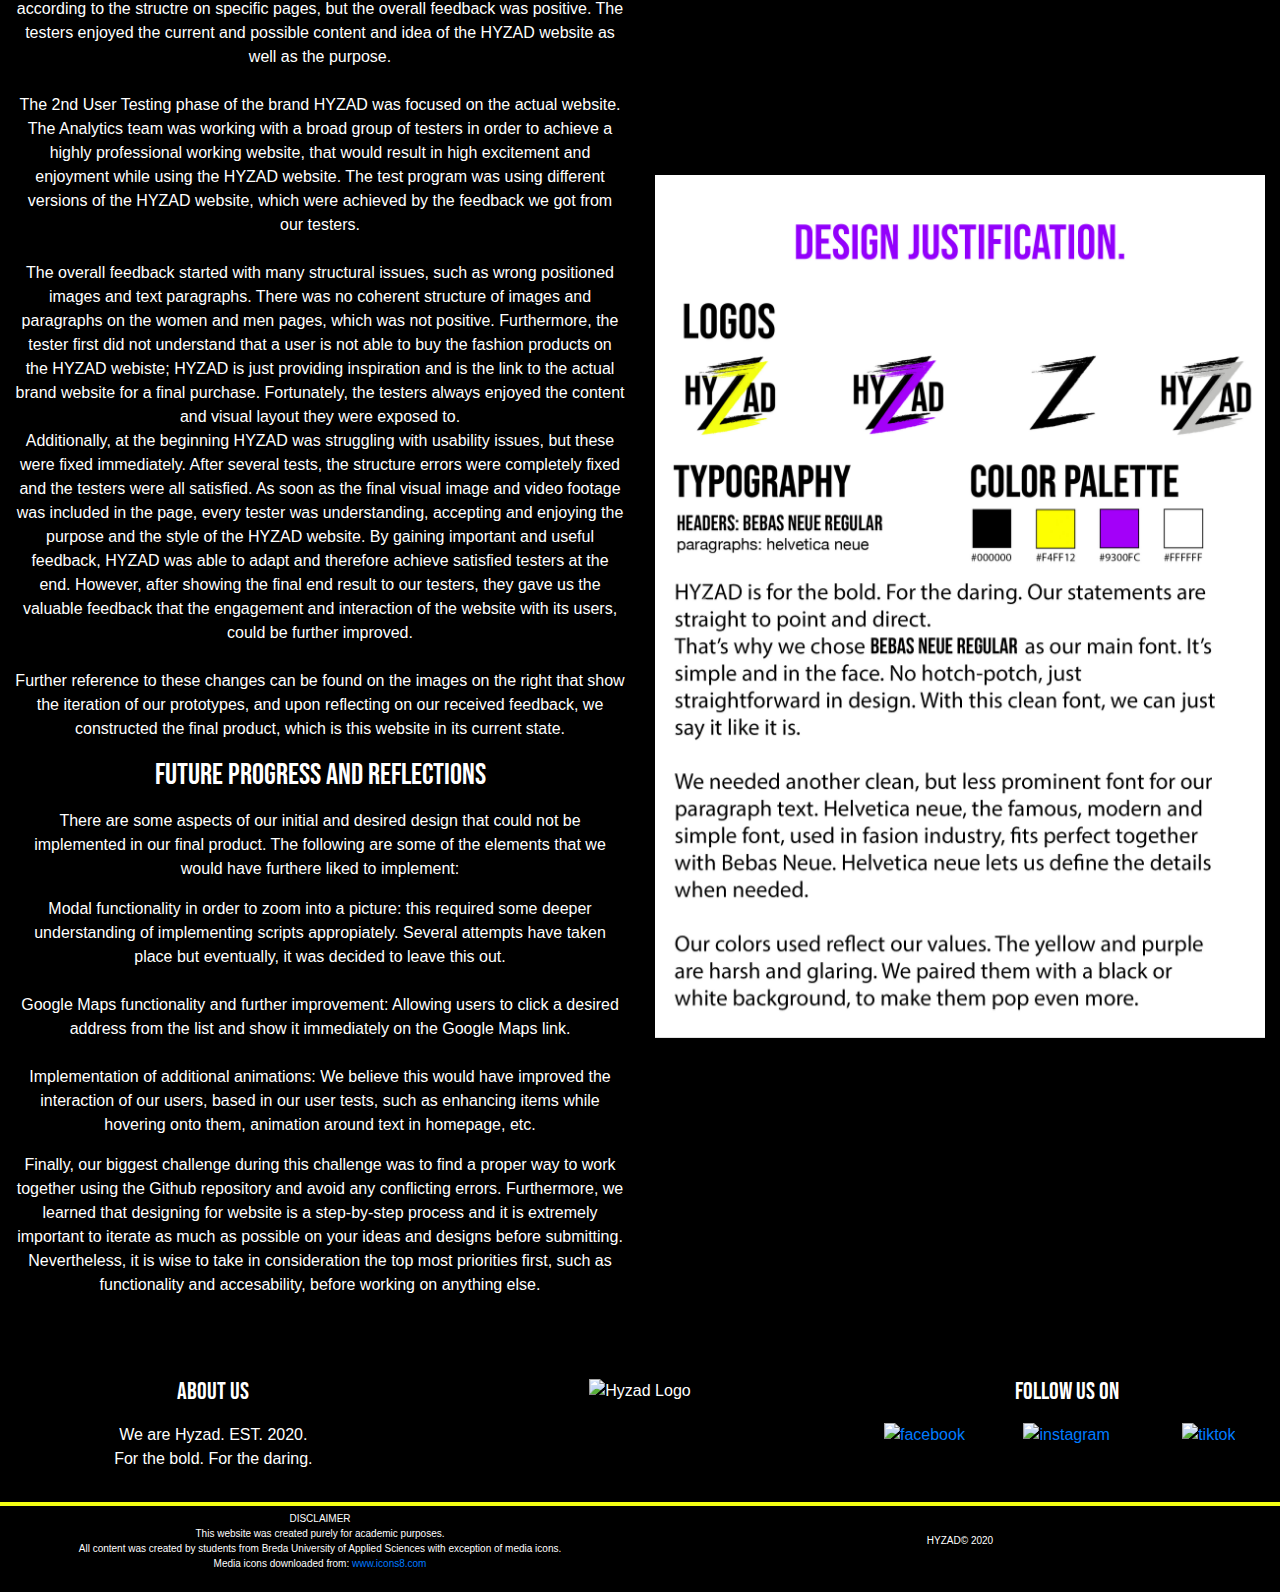
==== commit 335c816e: "footer html" ====
--- a/pages/aboutus.html
+++ b/pages/aboutus.html
@@ -12,7 +12,7 @@
     <link rel="stylesheet" href="../css/bootstrap.min.css">
 
 	<!-- CSS Styles Link -->
-    <link rel="stylesheet" type="text/css" href="../css/styles_placeholder.css"> <!-- underneath the bootstrap always!! -->
+    <link rel="stylesheet" type="text/css" href="../css/styles.css"> <!-- underneath the bootstrap always!! -->
 
     <!-- Google fonts Link -->
 	<link href="https://fonts.googleapis.com/css?family=Bebas+Neue|Sen&display=swap" rel="stylesheet">
@@ -213,34 +213,33 @@
 <footer>
 	<section class="container-fluid main-footer">
 		<div class="row upper-footer">
-			<div class="col-6 col-md-4">About Us
+			<div class="col-6 col-md-4"><h3>About Us</h3>
 				<p>We are Hyzad. EST. 2020.<br>For the bold. For the daring.</p>
 			</div>
 			<div class="col-6 col-md-4" id="logo-footer">
-				<img src="../images/logo.png" alt="Hyzad Logo" class="footer-logo-img">
-			</div>
-			<div class="col-12 col-md-4">JOIN US
+				<img src="images/logo.png" alt="Hyzad Logo" class="footer-logo-img">
+			</div>
+			<div class="col-12 col-md-4"><h3>FOLLOW US ON</h3>
 				<div class="row icon-area">
 					<div class="col-4 icon-boxes">
-						<a href="https://www.facebook.com/Hyzad-104455661183521/"><img src="../images/icon_facebook.png" alt="facebook"></a>
+						<a href="https://www.facebook.com/Hyzad-104455661183521/"><img src="images/icon_facebook.png" alt="facebook"></a>
 					</div>
 					<div class="col-4 icon-boxes">
-						<a href="https://www.instagram.com/hyzad_official/"><img src="../images/icon_instagram.png" alt="instagram"></a>
+						<a href="https://www.instagram.com/hyzad_official/"><img src="images/icon_instagram.png" alt="instagram"></a>
 					</div>
 					<div class="col-4 icon-boxes">
-						<img src="../images/icon_tick_tock.png" alt="tiktok">
+						<a href="https://vm.tiktok.com/7Jq7ed/"> <img src="images/icon_tick_tock.png" alt="tiktok"></a>
 					</div>
 				</div>
 			</div>
 		</div>
 		<div class="row lower-footer">
 			<div class="col-12 col-md-6"> DISCLAIMER 
-				<p>This website was created purely for academic purposes.<br>All content was created by students from Breda University of Applied Sciences with exception of media icons.<br>Media icons downloaded from: <a href="https://icons8.com/">www.icons8.com</a>
+				<p>This website was created purely for academic purposes.<br>All content was created by students from Breda University of Applied Sciences with exception of media icons.<br>Media icons downloaded from: <a href="https://icons8.com/">www.icons8.com</a></p>
 			</div>
 			<div class="col-12 col-md-6 copyright-box">
 				<p>HYZAD&copy 2020</p>
 			</div>
-		</div>
 		</div>
 	</section>
 
--- a/css/styles.css
+++ b/css/styles.css
@@ -0,0 +1,399 @@
+/*headers by Daria*/
+h1,
+h2,
+h3,
+h4,
+h5,
+h6 {
+	font-family: 'Bebas Neue', cursive;
+	font-weight: 500;
+	line-height: 1.2;
+	margin: 0 0 16px;
+}
+
+h1 {
+	font-size: 36px;
+	color:#9300FC;
+	text-align: center;
+}
+
+h2 {
+	font-size: 30px;
+}
+
+h3 {
+	font-size: 24px;
+}
+
+h4 {
+	font-size: 20px;
+}
+
+h5 {
+	font-size: 18px;
+}
+
+h6 {
+	font-size: 16px;
+}
+* {
+	margin: 0;
+	padding: 0;
+}
+
+header {
+	padding: 0 0;
+	border-bottom: solid 4px #F4FF12;
+}
+/*HEADER*/
+.navbar {
+background-color: black;
+font-family: 'Bebas Neue', cursive;
+font-size:25px;
+
+}
+/* list items in navbar need to have li a properties to change color, dont delete!*/
+.navbar li a{
+	color:white;}
+.navbar li a:hover {
+	color:#F4FF12;}
+
+
+/*custom toggler*/
+ 
+.custom-toggler.navbar-toggler { 
+            border-color: rgb(147, 0, 252); 
+            border-width: 2px;
+        } 
+
+        /* Setting the stroke to yellow using rgb values (244, 255, 18) */ 
+          
+.custom-toggler .navbar-toggler-icon { 
+            background-image: url( 
+"data:image/svg+xml;charset=utf8,%3Csvg viewBox='0 0 32 32' xmlns='http://www.w3.org/2000/svg'%3E%3Cpath stroke='rgba(244, 255, 18, 0.8)' stroke-width='3' stroke-linecap='round' stroke-miterlimit='10' d='M4 8h24M4 16h24M4 24h24'/%3E%3C/svg%3E"); 
+        } 
+
+
+
+/* HOMEPAGE */
+
+main { /* USED FOR ALL MAIN SECTIONS */
+	max-height: auto;
+	color: white;
+	border-bottom: solid 50px #000000;
+	padding-bottom: 0px;
+
+}
+
+/*margins are set separetely for each id*/
+#main-top {
+margin-top:0px;
+padding-top: 0px;
+margin-bottom: 50px;
+
+}
+
+#main-middle{
+
+	margin-top:50px;
+	padding-bottom: 50px;
+	border-bottom: solid 4px #F4FF12;
+	align-content:center;
+	align-self: center;
+
+}
+
+
+video {border-bottom: solid 4px #F4FF12;
+margin-bottom:0px;
+margin-top:0px;}
+
+/* LOOK OF THE DAY SECTION.*/
+
+
+#lookofday-txt {
+	text-align: center;
+	align-self: center;
+	padding-right: 50px;
+	
+}
+#main-middle .img-fluid{
+overflow:hidden;
+}
+
+
+#contact-hm .row { /* background of the contact section. */
+	height: auto;
+	color: white;
+	background-color: black;
+	border-top: solid 50px #000000;
+
+}
+/*button*/
+.btn-contact{text-align:center;}
+.btn{
+	background-color: #F4FF12;
+	border:none;
+	color:black;
+	font-family: 'Bebas Neue', cursive;
+	font-weight: 500;
+	line-height: 1.2;
+	margin: 0 0 16px;
+	font-size:25px;
+}
+.btn:active{
+	background-color: #F4FF12;
+	border:none;
+	color:black;
+}
+.btn:hover{
+	color:white;
+	background-color:#9300FC;
+	border:none;
+}
+.btn:focus{
+	background-color:#F4FF12;
+	color:black;
+	border:none;
+}
+
+/* MAIN FOOTER */
+footer{
+	background-color: black;
+}
+.main-footer {
+	text-align: center;
+	color: white;
+}
+
+#logo-footer .footer-logo-img {
+	height: 100px;
+	width: 100px;
+}
+
+/* this row contains about info, logo and contact icons */
+
+footer .upper-footer {
+	border-top: solid 4px #F4FF12
+	font-size: 15px;
+	border-top: solid px #000000;
+	padding-bottom: 15px;
+	padding-top:15px;
+}
+
+/*this row contains disclaimer and copyright items */
+
+footer .lower-footer {
+	
+	text-align: justify-center;
+	font-size: 10px;
+	padding-bottom: 5px;
+	padding-top: 5px;
+	border-top: solid 4px #F4FF12;
+	
+}
+
+.lower-footer .copyright-box {
+	align-self: center;	
+}
+
+/* WOMANWEAR BACKGROUND */
+
+#gallery-women {
+	background-image: 
+	background-size: contain;
+	background-repeat: no-repeat;
+	background-position: right;
+	background-attachment: fixed;
+	background-color: #0E0116;
+	padding-bottom: 50px;
+	padding-top:50px;
+}
+/* MEANWEAR BACKGROUND */
+
+#gallery-men {
+	background-image: 
+	background-size: contain;
+	background-repeat: no-repeat;
+	background-position: left;
+	background-attachment: fixed;
+	background-color: #0E0116;
+	padding-bottom: 50px;
+	padding-top:50px;
+
+}
+
+/* ROW CONTAINING THE GALLERY PICTURES IN WOMEN AND MENWEAR - USED NOW FOR TEXT COLOR AND ALIGN */
+
+.gallery-row {
+	color: black;
+	text-align: center;
+	margin-left: 150px;
+	margin-right: 150px;
+	
+}
+
+/*THE GALLERY PICTURES THEMSELVES AT WOMEN AND MENWEAR. Valentijn added .img fluid selector*/
+
+.gallery-items {
+	padding: 15px;
+	display: flex;
+	flex-wrap: wrap;
+	justify-content: center;
+
+}
+
+.general-content {
+	color: black;
+	text-align: center;
+	align-content: center;
+	
+}
+
+.img-fluid {
+max-width: 100%; 
+height: auto; 
+} 
+
+/* GOOGLE MAPS EMBED */
+
+.map-responsive{
+    overflow:hidden;
+    padding-bottom:56.25%;
+    position:relative;
+    height: 0;
+}
+.map-responsive iframe{
+    left:0;
+    top:0;
+    height:100%;
+    width:100%;
+    position: absolute;
+}
+
+/*CONTACT PAGE SECTION*/
+
+#contact-top {
+	background-color: black;
+	border-bottom: solid 50px #000000;
+	border-top: solid 50px #000000;
+}
+#contact-bottom{
+	margin-bottom:50px;
+	margin-top:50px;
+	align-items: center;
+	padding-bottom: 30px;
+}
+
+#contact-bottom {
+	padding-top: 20px;
+	align-items: center;
+	padding-bottom: 20px;
+}
+
+.contact-titles {
+	background-color: black;
+	color: white;
+}
+
+#icons-big-box {
+	align-content: left;
+}
+
+#icons-big-box h1 {
+	text-align: center;
+	align-items: center;
+	align-self: center;
+	align-content: center;
+}
+
+
+/*ABOUT US PAGE SECTION*/
+
+
+#ourvision .row {
+	background-image: url(../images/david_blackwall.jpg);
+	background-size: cover;
+	background-position: center;
+	background-attachment: fixed;
+	height: 800px;
+	padding-top: 80px;
+}
+
+#ourvision_txt h3 {
+
+	text-align: center;
+}
+
+#values-row{
+	margin-bottom:50px;
+	margin-top:20px;
+}
+
+#justification-section{
+	
+	border-top: solid 50px #000000;
+}
+
+.values_row .v-box {
+	text-align: center;
+}
+
+.card-img {
+	max-height: 500px;
+	width: auto;
+
+}
+
+#justification-section .row {
+ /* changed height to auto otherwise carousel has fitting issues */
+	background-color: black;
+	height: auto;
+	align-content: center;
+	text-align: center;
+	justify-content: center;
+
+}
+
+#justification-carousel {
+	align-self: center;
+}
+
+/* THIS SECTION IS our values text overflow*/
+
+.value-card {
+  position: relative;
+  align-content: center;
+  width: 100%;
+}
+
+.overlay {
+  position: absolute;
+  bottom: 100%;
+  left: 0;
+  right: 0;
+  background-color: #F4FF12;
+  overflow: hidden;
+  width: 100%;
+  height:0;
+  transition: .5s ease;
+}
+
+.value-card:hover .overlay {
+  bottom: 0;
+  height: 100%;
+}
+
+.card-title {
+  color: #9300FC;
+  font-size: 20px;
+  position: absolute;
+  top: 50%;
+  left: 50%;
+  -webkit-transform: translate(-50%, -50%);
+  -ms-transform: translate(-50%, -50%);
+  transform: translate(-50%, -50%);
+  text-align: center;
+}
+
+/*THE CODE ABOVE IS the text overlay*/
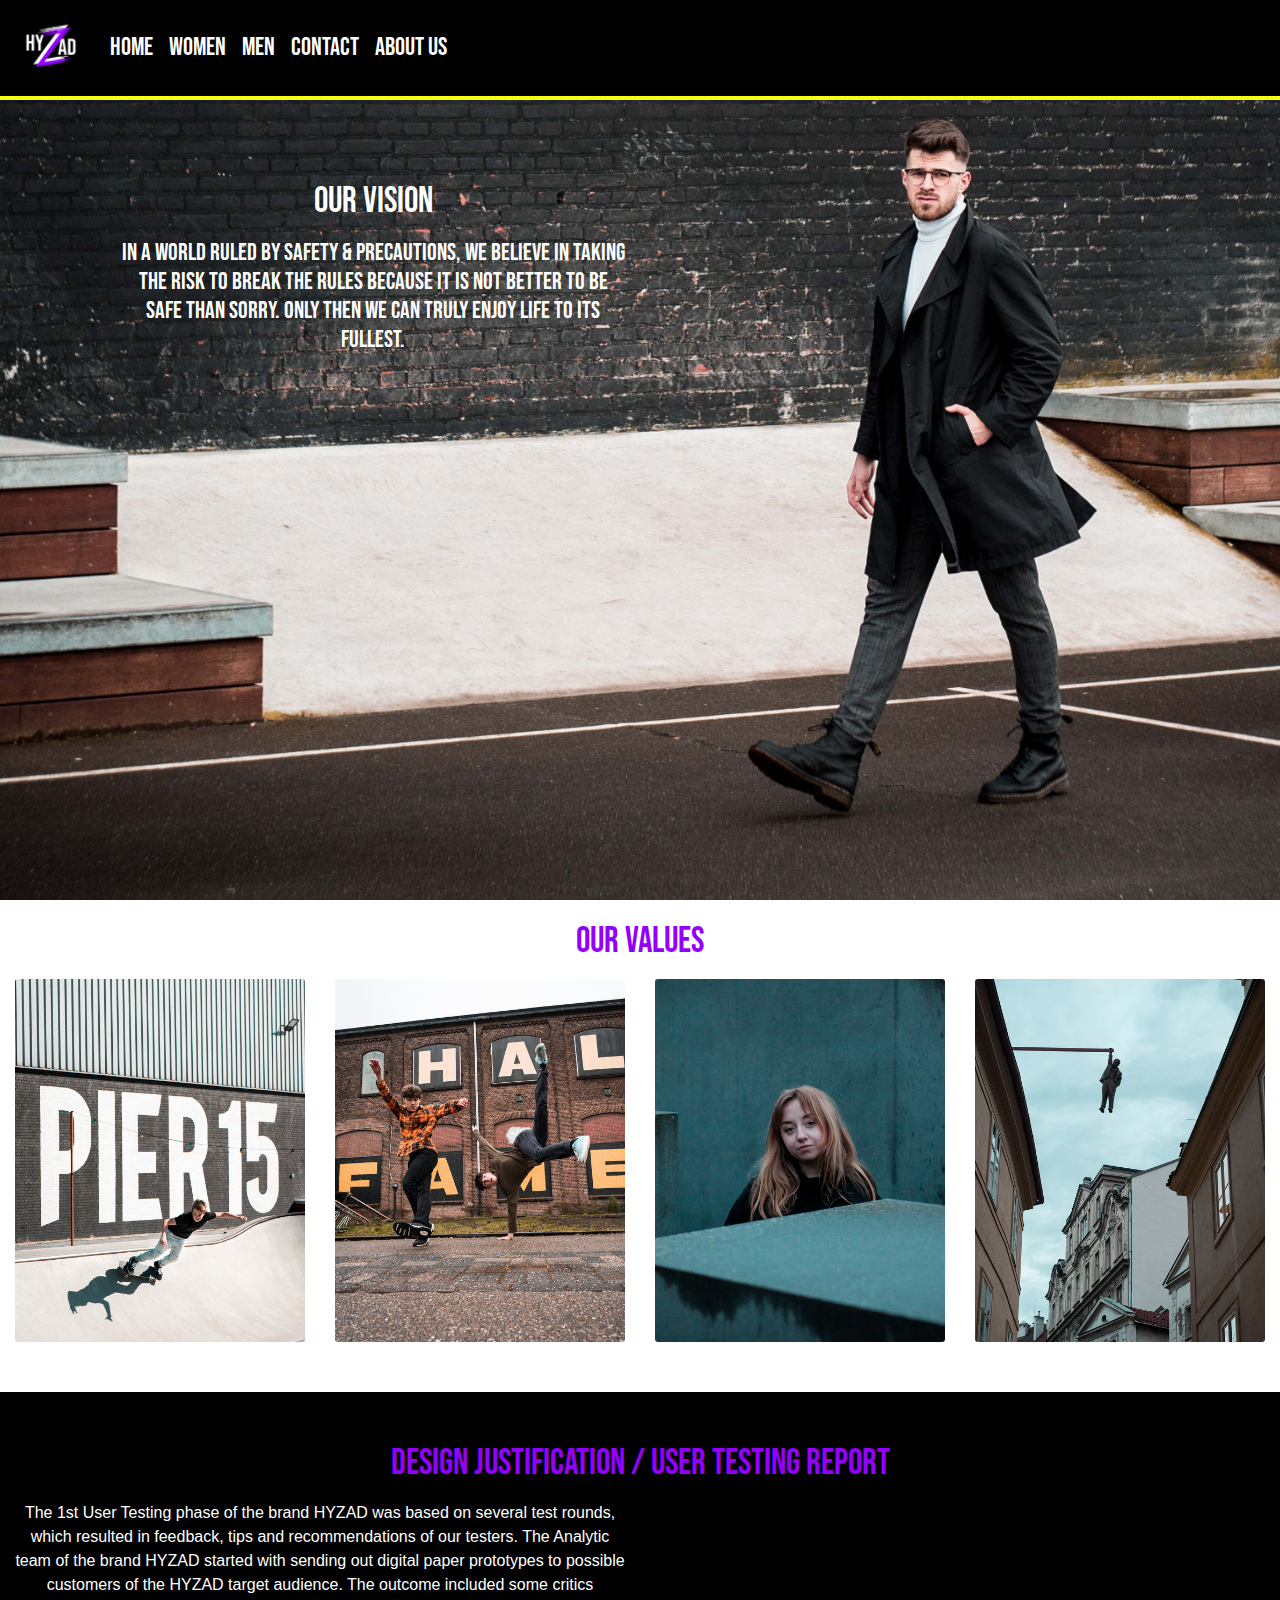
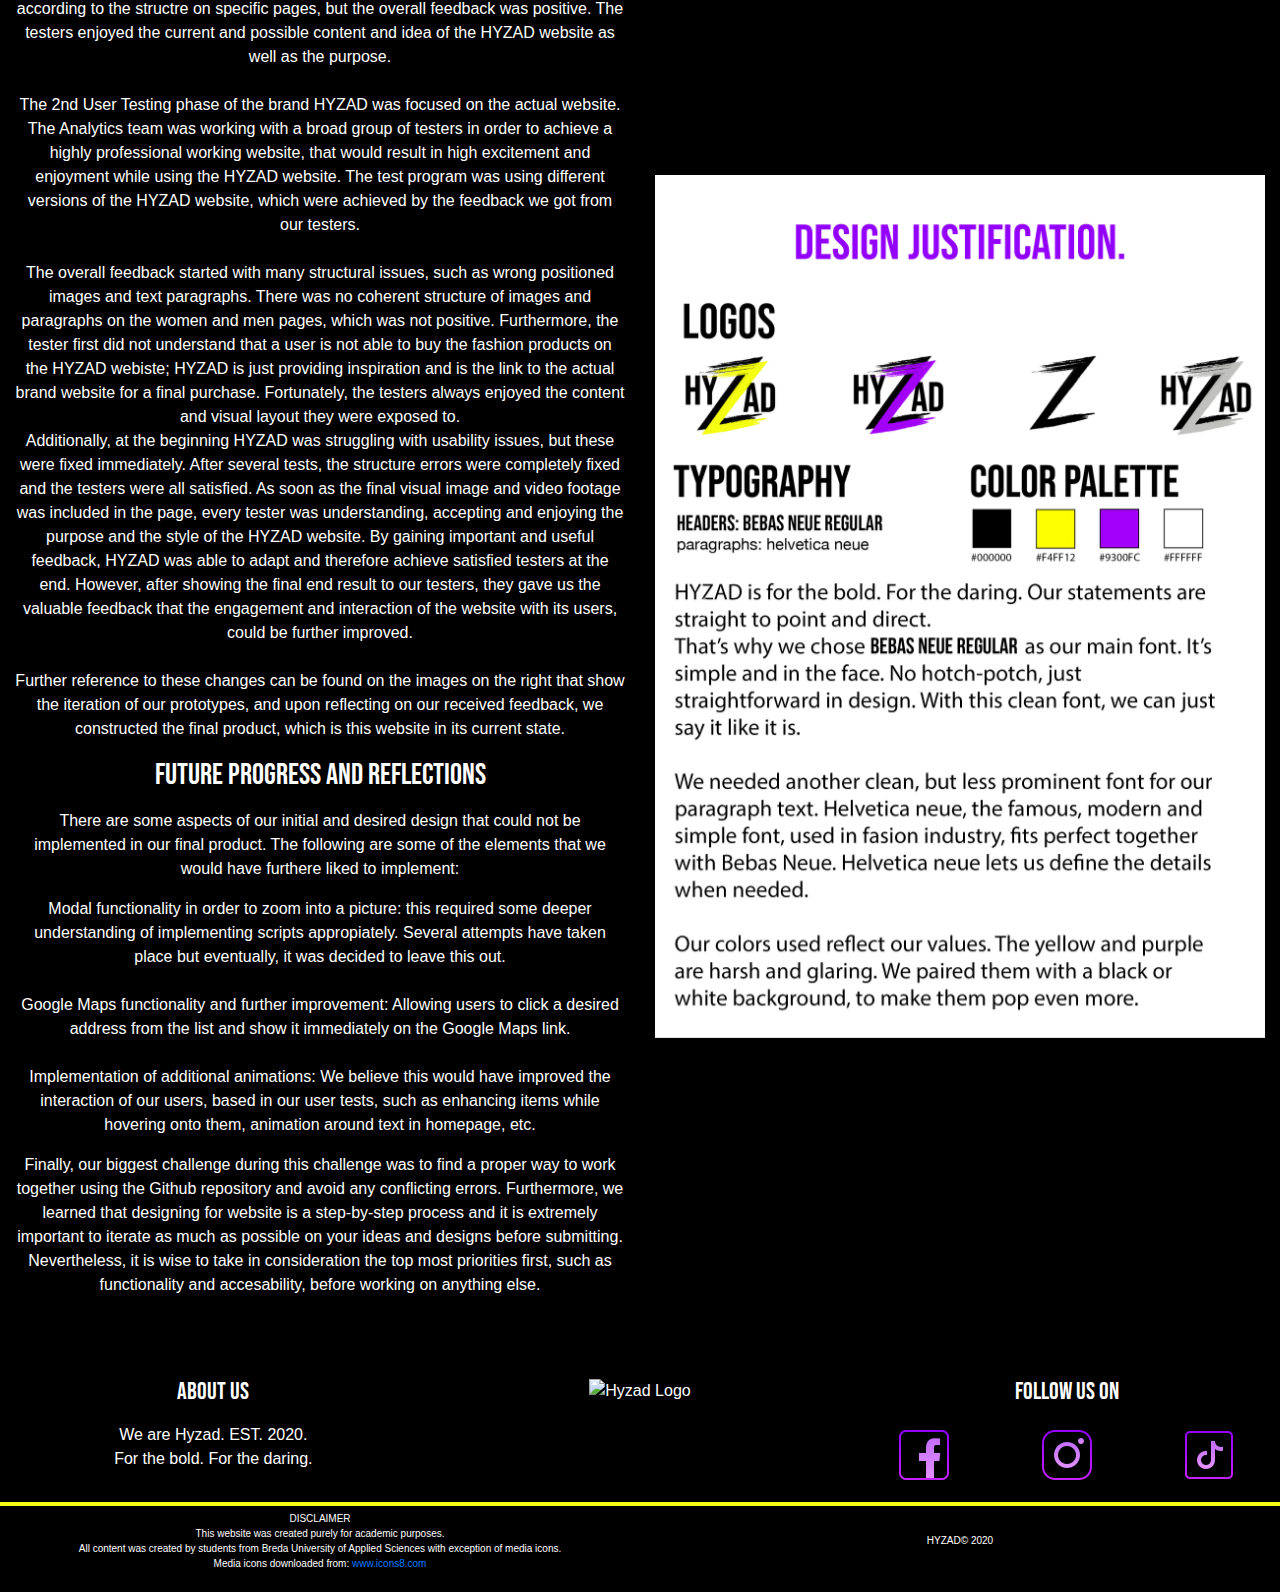
==== commit c1abac64: "footer html" ====
--- a/pages/aboutus.html
+++ b/pages/aboutus.html
@@ -152,9 +152,9 @@
 
 	<p>There are some aspects of our initial and desired design that could not be implemented in our final product. The following are some of the elements that we would have furthere liked to implement:</p>
 	
-		<p>Modal functionality in order to zoom into a picture: this required some deeper understanding of implementing scripts appropiately. Several attempts have taken place but eventually, it was decided to leave this out.<br><br>Google Maps functionality and further improvement: Allowing users to click a desired address from the list and show it immediately on the Google Maps link.<br><br>Implementation of additional animations: We believe this would have improved the interaction of our users, based in our user tests, such as enhancing items while hovering onto them, animation around text in homepage, etc.<p>
-
-	<p> Finally, our biggest challenge during this challenge was to find a proper way to work together using the Github repository and avoid any conflicting errors. Furthermore, we learned that designing for website is a step-by-step process and it is extremely important to iterate as much as possible on your ideas and designs before submitting. Nevertheless, it is wise to take in consideration the top most priorities first, such as functionality and accesability, before working on anything else.
+		<p>Modal functionality in order to zoom into a picture: this required some deeper understanding of implementing scripts appropiately. Several attempts have taken place but eventually, it was decided to leave this out.<br><br>Google Maps functionality and further improvement: Allowing users to click a desired address from the list and show it immediately on the Google Maps link.<br><br>Implementation of additional animations: We believe this would have improved the interaction of our users, based in our user tests, such as enhancing items while hovering onto them, animation around text in homepage, etc.</p>
+
+	<p> Finally, our biggest challenge during this challenge was to find a proper way to work together using the Github repository and avoid any conflicting errors. Furthermore, we learned that designing for website is a step-by-step process and it is extremely important to iterate as much as possible on your ideas and designs before submitting. Nevertheless, it is wise to take in consideration the top most priorities first, such as functionality and accesability, before working on anything else.</p>
 
 	
 					
@@ -222,13 +222,13 @@
 			<div class="col-12 col-md-4"><h3>FOLLOW US ON</h3>
 				<div class="row icon-area">
 					<div class="col-4 icon-boxes">
-						<a href="https://www.facebook.com/Hyzad-104455661183521/"><img src="images/icon_facebook.png" alt="facebook"></a>
+						<a href="https://www.facebook.com/Hyzad-104455661183521/"><img src="../images/icon_facebook.png" alt="facebook"></a>
 					</div>
 					<div class="col-4 icon-boxes">
-						<a href="https://www.instagram.com/hyzad_official/"><img src="images/icon_instagram.png" alt="instagram"></a>
+						<a href="https://www.instagram.com/hyzad_official/"><img src="../images/icon_instagram.png" alt="instagram"></a>
 					</div>
 					<div class="col-4 icon-boxes">
-						<a href="https://vm.tiktok.com/7Jq7ed/"> <img src="images/icon_tick_tock.png" alt="tiktok"></a>
+						<a href="https://vm.tiktok.com/7Jq7ed/"> <img src="../images/icon_tick_tock.png" alt="tiktok"></a>
 					</div>
 				</div>
 			</div>
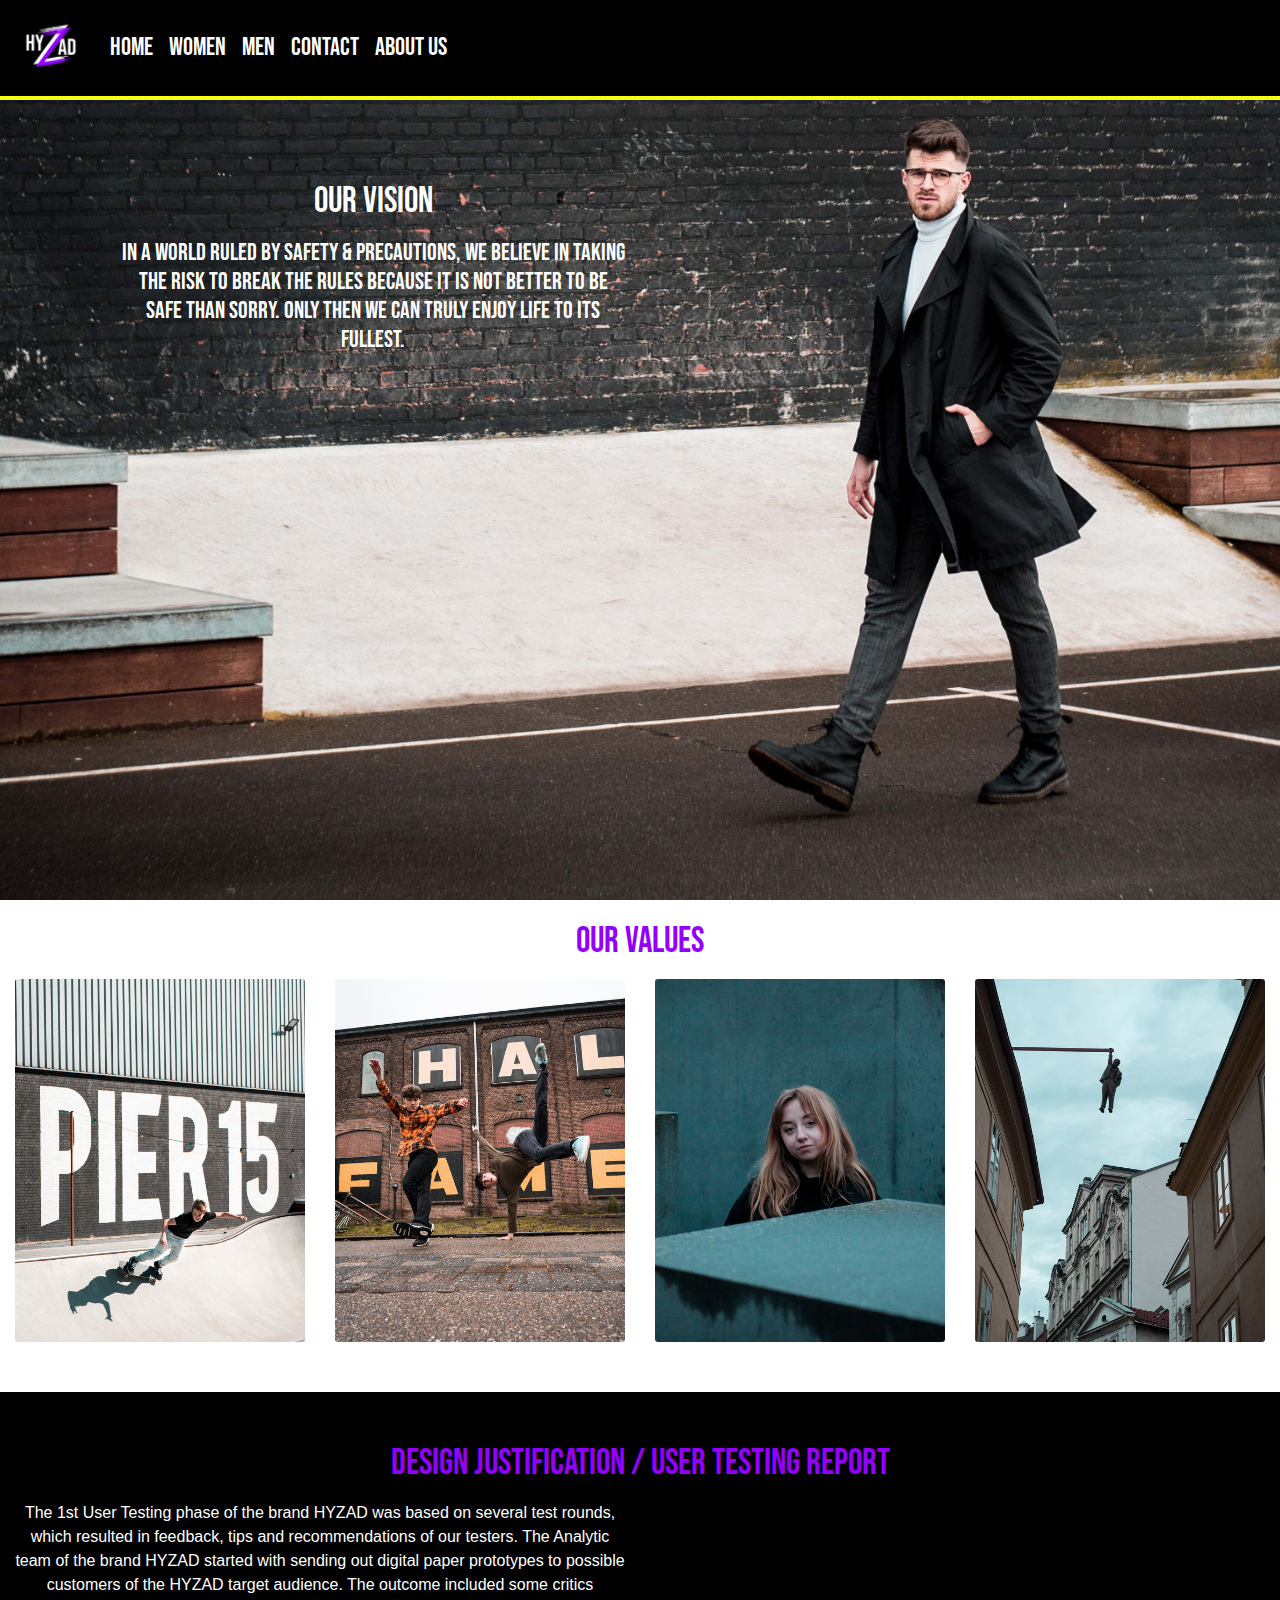
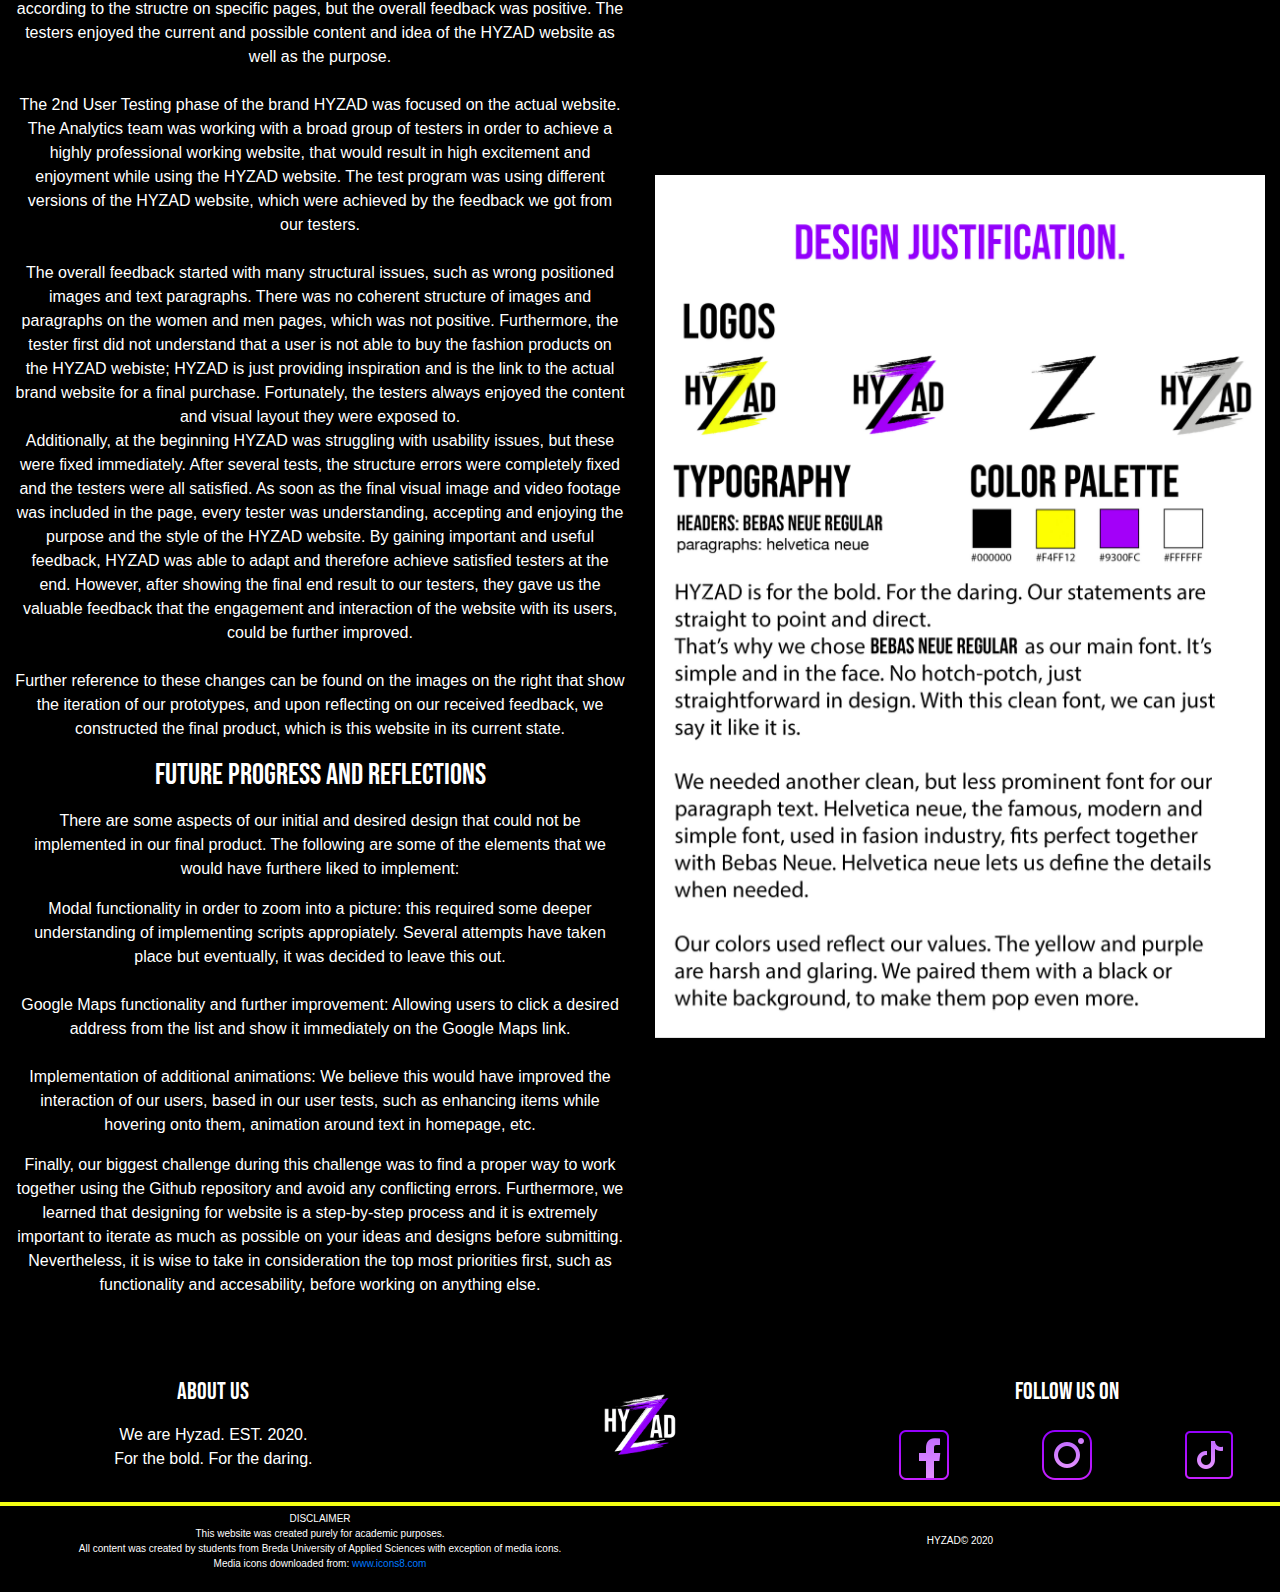
==== commit 7ad64801: "footer html" ====
--- a/pages/aboutus.html
+++ b/pages/aboutus.html
@@ -61,7 +61,7 @@
 </header>
 
 
-<body>
+
 	
 <main>
 
@@ -217,7 +217,7 @@
 				<p>We are Hyzad. EST. 2020.<br>For the bold. For the daring.</p>
 			</div>
 			<div class="col-6 col-md-4" id="logo-footer">
-				<img src="images/logo.png" alt="Hyzad Logo" class="footer-logo-img">
+				<img src="../images/logo.png" alt="Hyzad Logo" class="footer-logo-img">
 			</div>
 			<div class="col-12 col-md-4"><h3>FOLLOW US ON</h3>
 				<div class="row icon-area">
